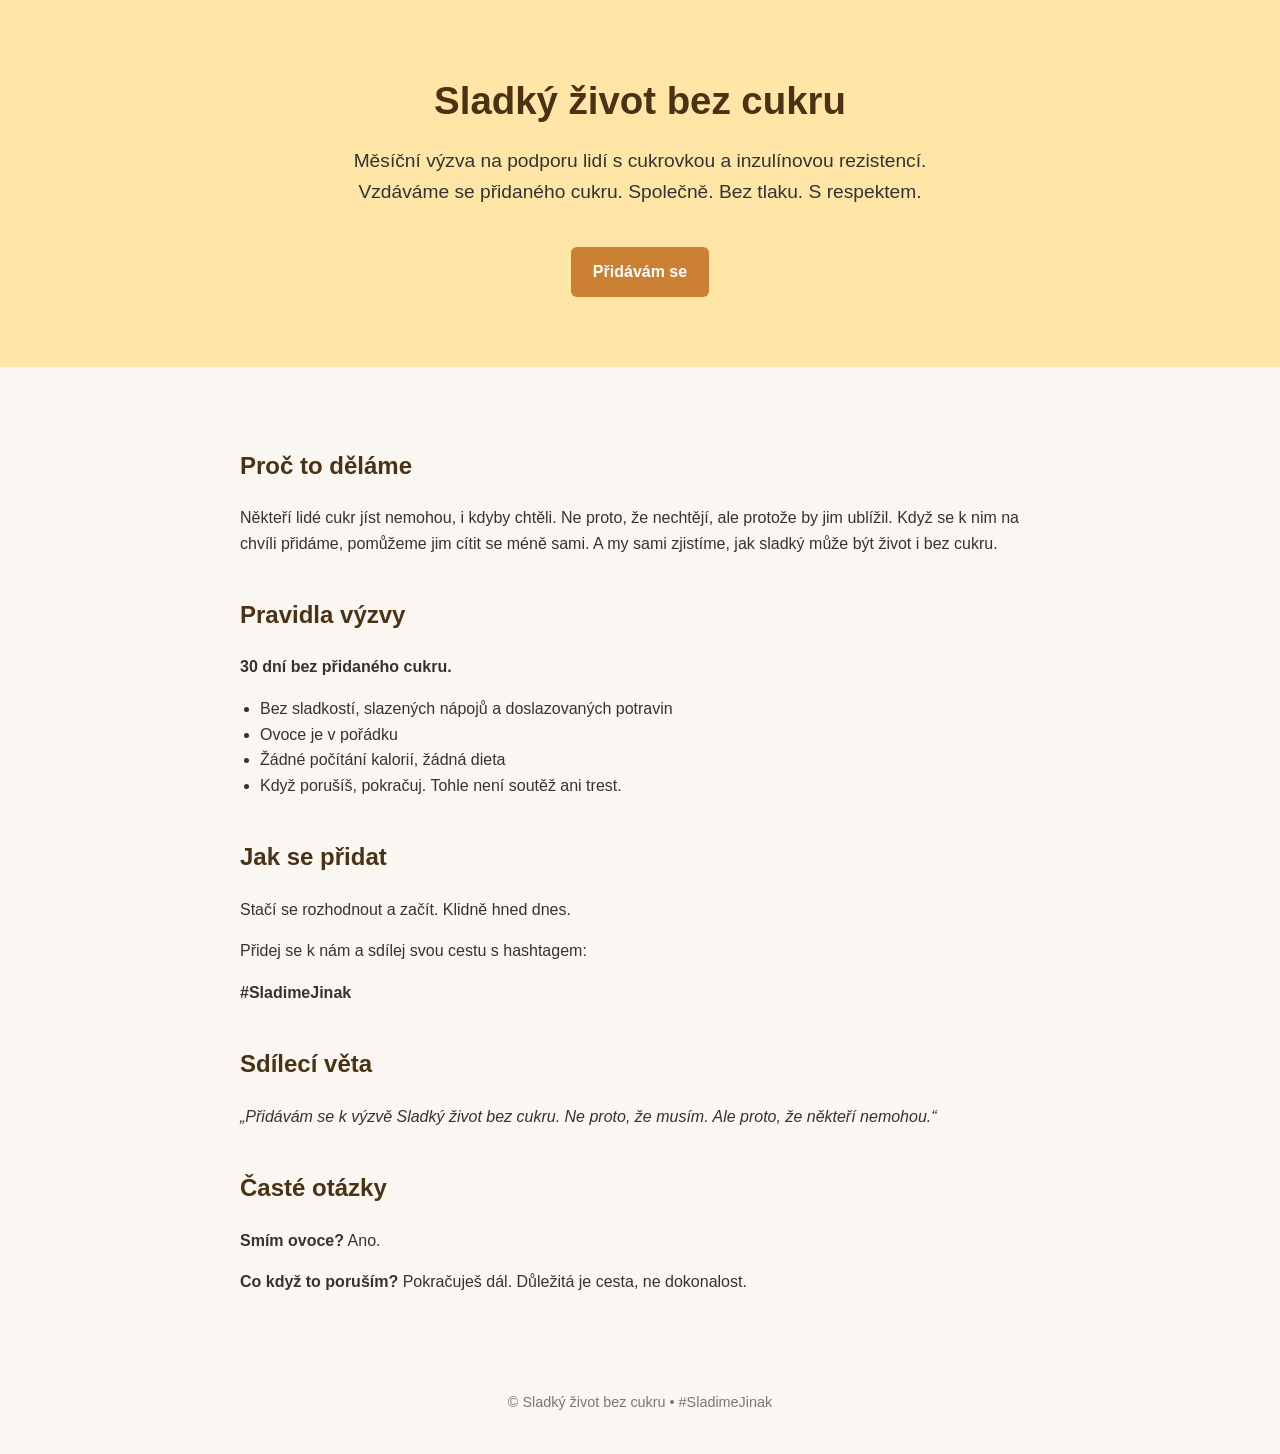
==== index.html @ 4b0e2ec4 "Add initial HTML structure for campaign site" ====
<!DOCTYPE html>
<html lang="cs">
<head>
<meta charset="UTF-8">
<meta name="viewport" content="width=device-width, initial-scale=1.0">
<title>Sladký život bez cukru</title>
<style>
    body {
        margin: 0;
        font-family: Arial, sans-serif;
        line-height: 1.6;
        background: #faf7f2;
        color: #333;
    }

    header {
        text-align: center;
        padding: 70px 20px;
        background: #ffe6a7;
    }

    header h1 {
        margin: 0;
        font-size: 2.4rem;
        color: #4a3214;
        font-weight: bold;
    }

    header p {
        margin-top: 15px;
        font-size: 1.2rem;
        max-width: 600px;
        margin-left: auto;
        margin-right: auto;
    }

    .btn {
        display: inline-block;
        margin-top: 20px;
        background: #cc8033;
        color: white;
        padding: 12px 22px;
        border-radius: 6px;
        text-decoration: none;
        font-weight: bold;
    }

    .container {
        max-width: 800px;
        margin: auto;
        padding: 40px 20px;
    }

    h2 {
        color: #4a3214;
        margin-top: 40px;
    }

    ul {
        padding-left: 20px;
    }

    footer {
        text-align: center;
        padding: 40px 20px;
        font-size: 0.9rem;
        color: #777;
    }
</style>
</head>
<body>

<header>
    <h1>Sladký život bez cukru</h1>
    <p>Měsíční výzva na podporu lidí s cukrovkou a inzulínovou rezistencí. 
    Vzdáváme se přidaného cukru. Společně. Bez tlaku. S respektem.</p>
    <a href="#jak-se-pridat" class="btn">Přidávám se</a>
</header>

<div class="container">
    <h2>Proč to děláme</h2>
    <p>Někteří lidé cukr jíst nemohou, i kdyby chtěli. Ne proto, že nechtějí, ale protože by jim ublížil. 
    Když se k nim na chvíli přidáme, pomůžeme jim cítit se méně sami. 
    A my sami zjistíme, jak sladký může být život i bez cukru.</p>

    <h2>Pravidla výzvy</h2>
    <p><strong>30 dní bez přidaného cukru.</strong></p>
    <ul>
        <li>Bez sladkostí, slazených nápojů a doslazovaných potravin</li>
        <li>Ovoce je v pořádku</li>
        <li>Žádné počítání kalorií, žádná dieta</li>
        <li>Když porušíš, pokračuj. Tohle není soutěž ani trest.</li>
    </ul>

    <h2 id="jak-se-pridat">Jak se přidat</h2>
    <p>Stačí se rozhodnout a začít. Klidně hned dnes.</p>
    <p>Přidej se k nám a sdílej svou cestu s hashtagem:</p>
    <p><strong>#SladimeJinak</strong></p>

    <h2>Sdílecí věta</h2>
    <p><em>„Přidávám se k výzvě Sladký život bez cukru. Ne proto, že musím. Ale proto, že někteří nemohou.“</em></p>

    <h2>Časté otázky</h2>
    <p><strong>Smím ovoce?</strong> Ano.</p>
    <p><strong>Co když to poruším?</strong> Pokračuješ dál. Důležitá je cesta, ne dokonalost.</p>
</div>

<footer>
    &copy; Sladký život bez cukru • #SladimeJinak
</footer>

</body>
</html>
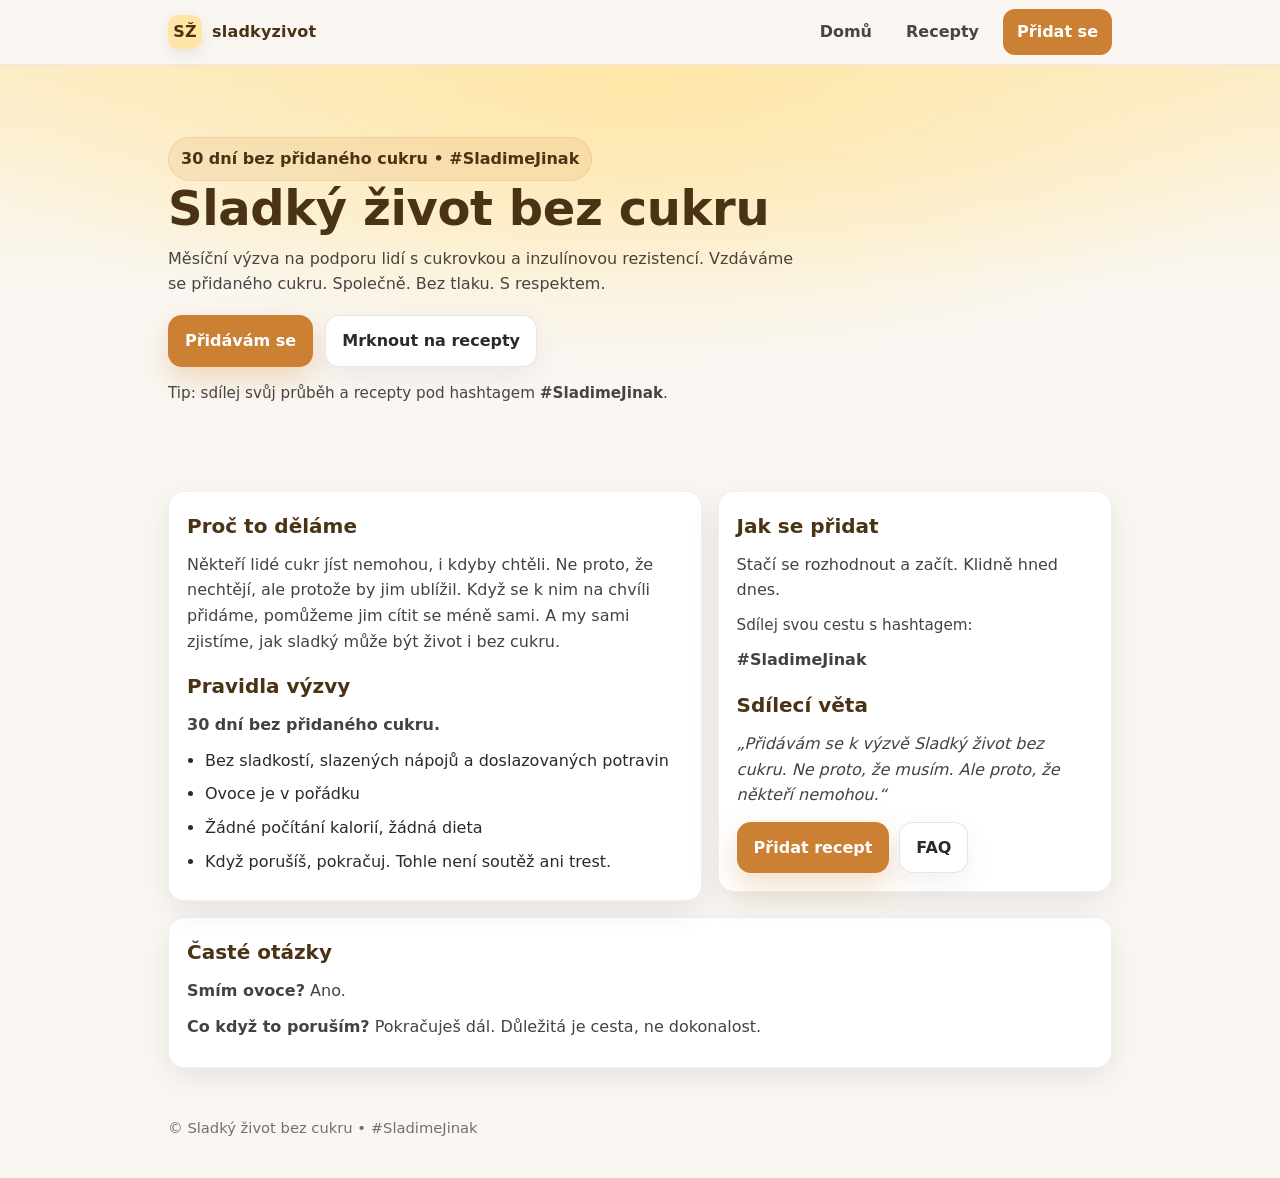
==== commit b3b478fb: "Kostra pro "Recepty" menu" ====
--- a/index.html
+++ b/index.html
@@ -1,113 +1,133 @@
 <!DOCTYPE html>
 <html lang="cs">
 <head>
-<meta charset="UTF-8">
-<meta name="viewport" content="width=device-width, initial-scale=1.0">
-<title>Sladký život bez cukru</title>
-<style>
-    body {
-        margin: 0;
-        font-family: Arial, sans-serif;
-        line-height: 1.6;
-        background: #faf7f2;
-        color: #333;
-    }
-
-    header {
-        text-align: center;
-        padding: 70px 20px;
-        background: #ffe6a7;
-    }
-
-    header h1 {
-        margin: 0;
-        font-size: 2.4rem;
-        color: #4a3214;
-        font-weight: bold;
-    }
-
-    header p {
-        margin-top: 15px;
-        font-size: 1.2rem;
-        max-width: 600px;
-        margin-left: auto;
-        margin-right: auto;
-    }
-
-    .btn {
-        display: inline-block;
-        margin-top: 20px;
-        background: #cc8033;
-        color: white;
-        padding: 12px 22px;
-        border-radius: 6px;
-        text-decoration: none;
-        font-weight: bold;
-    }
-
-    .container {
-        max-width: 800px;
-        margin: auto;
-        padding: 40px 20px;
-    }
-
-    h2 {
-        color: #4a3214;
-        margin-top: 40px;
-    }
-
-    ul {
-        padding-left: 20px;
-    }
-
-    footer {
-        text-align: center;
-        padding: 40px 20px;
-        font-size: 0.9rem;
-        color: #777;
-    }
-</style>
+  <meta charset="UTF-8" />
+  <meta name="viewport" content="width=device-width, initial-scale=1.0" />
+  <title>Sladký život bez cukru</title>
+  <meta name="description" content="Měsíční výzva bez přidaného cukru na podporu lidí s cukrovkou a inzulínovou rezistencí. #SladimeJinak" />
+  <link rel="stylesheet" href="styles.css" />
 </head>
 <body>
 
-<header>
-    <h1>Sladký život bez cukru</h1>
-    <p>Měsíční výzva na podporu lidí s cukrovkou a inzulínovou rezistencí. 
-    Vzdáváme se přidaného cukru. Společně. Bez tlaku. S respektem.</p>
-    <a href="#jak-se-pridat" class="btn">Přidávám se</a>
+<header class="site-header">
+  <div class="container">
+    <nav class="nav" aria-label="Hlavní navigace">
+      <a class="brand" href="index.html" aria-label="Sladký život bez cukru">
+        <div class="brand-badge" aria-hidden="true"><span>SŽ</span></div>
+        <span>sladkyzivot</span>
+      </a>
+
+      <div class="nav-links" role="navigation" aria-label="Odkazy">
+        <a href="index.html">Domů</a>
+        <a href="recepty.html">Recepty</a>
+        <a href="#jak-se-pridat" class="nav-cta">Přidat se</a>
+      </div>
+
+      <button class="menu-btn" id="menuBtn" aria-expanded="false" aria-controls="mobilePanel" aria-label="Otevřít menu">
+        ☰
+      </button>
+    </nav>
+
+    <div class="mobile-panel" id="mobilePanel">
+      <a href="index.html">Domů</a>
+      <a href="recepty.html">Recepty</a>
+      <a href="#jak-se-pridat" class="nav-cta">Přidat se</a>
+    </div>
+  </div>
 </header>
 
-<div class="container">
-    <h2>Proč to děláme</h2>
-    <p>Někteří lidé cukr jíst nemohou, i kdyby chtěli. Ne proto, že nechtějí, ale protože by jim ublížil. 
-    Když se k nim na chvíli přidáme, pomůžeme jim cítit se méně sami. 
-    A my sami zjistíme, jak sladký může být život i bez cukru.</p>
+<main>
+  <section class="hero">
+    <div class="container">
+      <div class="hero-card">
+        <div class="pill">30 dní bez přidaného cukru • #SladimeJinak</div>
+        <h1>Sladký život bez cukru</h1>
+        <p>
+          Měsíční výzva na podporu lidí s cukrovkou a inzulínovou rezistencí.
+          Vzdáváme se přidaného cukru. Společně. Bez tlaku. S respektem.
+        </p>
+        <div class="actions">
+          <a class="btn btn-primary" href="#jak-se-pridat">Přidávám se</a>
+          <a class="btn" href="recepty.html">Mrknout na recepty</a>
+        </div>
+        <p class="small" style="margin-top:14px;">
+          Tip: sdílej svůj průběh a recepty pod hashtagem <strong>#SladimeJinak</strong>.
+        </p>
+      </div>
+    </div>
+  </section>
 
-    <h2>Pravidla výzvy</h2>
-    <p><strong>30 dní bez přidaného cukru.</strong></p>
-    <ul>
-        <li>Bez sladkostí, slazených nápojů a doslazovaných potravin</li>
-        <li>Ovoce je v pořádku</li>
-        <li>Žádné počítání kalorií, žádná dieta</li>
-        <li>Když porušíš, pokračuj. Tohle není soutěž ani trest.</li>
-    </ul>
+  <section class="section">
+    <div class="container">
+      <div class="grid">
+        <div class="card">
+          <h2>Proč to děláme</h2>
+          <p>
+            Někteří lidé cukr jíst nemohou, i kdyby chtěli. Ne proto, že nechtějí,
+            ale protože by jim ublížil. Když se k nim na chvíli přidáme,
+            pomůžeme jim cítit se méně sami. A my sami zjistíme,
+            jak sladký může být život i bez cukru.
+          </p>
 
-    <h2 id="jak-se-pridat">Jak se přidat</h2>
-    <p>Stačí se rozhodnout a začít. Klidně hned dnes.</p>
-    <p>Přidej se k nám a sdílej svou cestu s hashtagem:</p>
-    <p><strong>#SladimeJinak</strong></p>
+          <h2 style="margin-top:16px;">Pravidla výzvy</h2>
+          <p><strong>30 dní bez přidaného cukru.</strong></p>
+          <ul class="list">
+            <li>Bez sladkostí, slazených nápojů a doslazovaných potravin</li>
+            <li>Ovoce je v pořádku</li>
+            <li>Žádné počítání kalorií, žádná dieta</li>
+            <li>Když porušíš, pokračuj. Tohle není soutěž ani trest.</li>
+          </ul>
+        </div>
 
-    <h2>Sdílecí věta</h2>
-    <p><em>„Přidávám se k výzvě Sladký život bez cukru. Ne proto, že musím. Ale proto, že někteří nemohou.“</em></p>
+        <aside class="card" id="jak-se-pridat">
+          <h2>Jak se přidat</h2>
+          <p>Stačí se rozhodnout a začít. Klidně hned dnes.</p>
 
-    <h2>Časté otázky</h2>
-    <p><strong>Smím ovoce?</strong> Ano.</p>
-    <p><strong>Co když to poruším?</strong> Pokračuješ dál. Důležitá je cesta, ne dokonalost.</p>
-</div>
+          <p class="small" style="margin-top:10px;">Sdílej svou cestu s hashtagem:</p>
+          <p style="margin:0;"><strong>#SladimeJinak</strong></p>
 
-<footer>
+          <h2 style="margin-top:16px;">Sdílecí věta</h2>
+          <p><em>„Přidávám se k výzvě Sladký život bez cukru. Ne proto, že musím. Ale proto, že někteří nemohou.“</em></p>
+
+          <div style="margin-top:14px; display:flex; gap:10px; flex-wrap:wrap;">
+            <a class="btn btn-primary" href="recepty.html">Přidat recept</a>
+            <a class="btn" href="#faq">FAQ</a>
+          </div>
+        </aside>
+      </div>
+
+      <div class="card" id="faq" style="margin-top:16px;">
+        <h2>Časté otázky</h2>
+        <p><strong>Smím ovoce?</strong> Ano.</p>
+        <p><strong>Co když to poruším?</strong> Pokračuješ dál. Důležitá je cesta, ne dokonalost.</p>
+      </div>
+    </div>
+  </section>
+</main>
+
+<footer class="footer">
+  <div class="container">
     &copy; Sladký život bez cukru • #SladimeJinak
+  </div>
 </footer>
+
+<script>
+  const btn = document.getElementById('menuBtn');
+  const panel = document.getElementById('mobilePanel');
+
+  btn.addEventListener('click', () => {
+    const open = panel.classList.toggle('open');
+    btn.setAttribute('aria-expanded', open ? 'true' : 'false');
+  });
+
+  // zavřít menu po kliknutí na odkaz (na mobilu)
+  panel.addEventListener('click', (e) => {
+    if (e.target.tagName.toLowerCase() === 'a') {
+      panel.classList.remove('open');
+      btn.setAttribute('aria-expanded', 'false');
+    }
+  });
+</script>
 
 </body>
 </html>
--- a/styles.css
+++ b/styles.css
@@ -0,0 +1,273 @@
+:root{
+    --bg: #faf7f2;
+    --card: #ffffff;
+    --text: #2a2a2a;
+    --muted: #6b6b6b;
+    --brand: #cc8033;
+    --brand-dark: #4a3214;
+    --accent: #ffe6a7;
+  
+    --radius: 16px;
+    --shadow: 0 10px 30px rgba(0,0,0,.08);
+    --max: 980px;
+  }
+  
+  *{ box-sizing: border-box; }
+  html{ scroll-behavior: smooth; }
+  body{
+    margin: 0;
+    font-family: system-ui, -apple-system, Segoe UI, Roboto, Arial, sans-serif;
+    line-height: 1.6;
+    background: var(--bg);
+    color: var(--text);
+  }
+  
+  a{ color: inherit; }
+  
+  .container{
+    width: 100%;
+    max-width: var(--max);
+    margin: 0 auto;
+    padding: 0 18px;
+  }
+  
+  /* NAV */
+  .site-header{
+    position: sticky;
+    top: 0;
+    z-index: 50;
+    background: rgba(250,247,242,.9);
+    backdrop-filter: blur(10px);
+    border-bottom: 1px solid rgba(0,0,0,.06);
+  }
+  
+  .nav{
+    height: 64px;
+    display: flex;
+    align-items: center;
+    justify-content: space-between;
+    gap: 14px;
+  }
+  
+  .brand{
+    display: flex;
+    align-items: center;
+    gap: 10px;
+    text-decoration: none;
+    font-weight: 800;
+    letter-spacing: .2px;
+    color: var(--brand-dark);
+  }
+  
+  .brand-badge{
+    width: 34px;
+    height: 34px;
+    border-radius: 10px;
+    background: var(--accent);
+    display: grid;
+    place-items: center;
+    box-shadow: 0 6px 18px rgba(0,0,0,.08);
+  }
+  .brand-badge span{
+    font-weight: 900;
+    color: var(--brand-dark);
+  }
+  
+  .nav-links{
+    display: flex;
+    align-items: center;
+    gap: 14px;
+  }
+  
+  .nav-links a{
+    text-decoration: none;
+    font-weight: 600;
+    color: rgba(0,0,0,.72);
+    padding: 10px 10px;
+    border-radius: 12px;
+  }
+  .nav-links a:hover{
+    background: rgba(0,0,0,.05);
+  }
+  
+  .nav-cta{
+    background: var(--brand);
+    color: #fff !important;
+    padding: 10px 14px !important;
+  }
+  .nav-cta:hover{ filter: brightness(.95); }
+  
+  /* Hamburger */
+  .menu-btn{
+    display: none;
+    border: 1px solid rgba(0,0,0,.12);
+    background: #fff;
+    border-radius: 12px;
+    padding: 10px 12px;
+    cursor: pointer;
+  }
+  .menu-btn:focus{ outline: 2px solid rgba(204,128,51,.35); outline-offset: 2px; }
+  
+  .mobile-panel{
+    display: none;
+    padding: 10px 0 16px;
+  }
+  .mobile-panel a{
+    display: block;
+    text-decoration: none;
+    padding: 12px 12px;
+    border-radius: 12px;
+    font-weight: 650;
+    color: rgba(0,0,0,.78);
+  }
+  .mobile-panel a:hover{ background: rgba(0,0,0,.05); }
+  .mobile-panel .nav-cta{
+    display: inline-block;
+    margin-top: 6px;
+  }
+  
+  /* HERO */
+  .hero{
+    background: radial-gradient(1200px 500px at 50% 0%, var(--accent), transparent 60%),
+                linear-gradient(180deg, rgba(255,230,167,.55), transparent 55%);
+    padding: 54px 0 28px;
+  }
+  
+  .hero-card{
+    background: transparent;
+    padding: 18px 0;
+  }
+  
+  .hero h1{
+    margin: 0 0 10px;
+    font-size: clamp(2rem, 4vw, 3rem);
+    line-height: 1.15;
+    color: var(--brand-dark);
+    letter-spacing: -.4px;
+  }
+  
+  .hero p{
+    margin: 0 0 18px;
+    color: rgba(0,0,0,.72);
+    max-width: 62ch;
+  }
+  
+  .actions{
+    display: flex;
+    flex-wrap: wrap;
+    gap: 12px;
+    align-items: center;
+  }
+  
+  .btn{
+    display: inline-flex;
+    align-items: center;
+    justify-content: center;
+    gap: 10px;
+    padding: 12px 16px;
+    border-radius: 14px;
+    text-decoration: none;
+    font-weight: 750;
+    border: 1px solid rgba(0,0,0,.10);
+    background: #fff;
+    box-shadow: 0 10px 30px rgba(0,0,0,.06);
+  }
+  .btn-primary{
+    background: var(--brand);
+    border-color: transparent;
+    color: #fff;
+    box-shadow: 0 12px 30px rgba(204,128,51,.28);
+  }
+  .btn-primary:hover{ filter: brightness(.96); }
+  .btn:hover{ transform: translateY(-1px); }
+  
+  /* CONTENT */
+  .section{
+    padding: 22px 0;
+  }
+  
+  .grid{
+    display: grid;
+    gap: 16px;
+    grid-template-columns: 1.15fr .85fr;
+    align-items: start;
+  }
+  
+  .card{
+    background: var(--card);
+    border-radius: var(--radius);
+    box-shadow: var(--shadow);
+    padding: 18px 18px;
+    border: 1px solid rgba(0,0,0,.06);
+  }
+  
+  .card h2{
+    margin: 0 0 10px;
+    font-size: 1.25rem;
+    color: var(--brand-dark);
+  }
+  .card p{ margin: 0 0 10px; color: rgba(0,0,0,.74); }
+  
+  .list{
+    margin: 0;
+    padding-left: 18px;
+  }
+  .list li{ margin: 8px 0; }
+  
+  .pill{
+    display: inline-flex;
+    align-items: center;
+    gap: 8px;
+    padding: 8px 12px;
+    border-radius: 999px;
+    background: rgba(204,128,51,.12);
+    color: var(--brand-dark);
+    font-weight: 750;
+    border: 1px solid rgba(204,128,51,.18);
+  }
+  
+  .small{ color: var(--muted); font-size: .95rem; }
+  
+  .footer{
+    padding: 26px 0 38px;
+    color: rgba(0,0,0,.55);
+    font-size: .92rem;
+  }
+  
+  /* Recepty */
+  .cards{
+    display: grid;
+    grid-template-columns: repeat(3, 1fr);
+    gap: 16px;
+  }
+  .recipe{
+    display: flex;
+    flex-direction: column;
+    gap: 10px;
+  }
+  .recipe .meta{
+    display: flex;
+    gap: 8px;
+    flex-wrap: wrap;
+  }
+  .tag{
+    font-size: .85rem;
+    padding: 6px 10px;
+    border-radius: 999px;
+    background: rgba(0,0,0,.05);
+    color: rgba(0,0,0,.70);
+    border: 1px solid rgba(0,0,0,.06);
+  }
+  
+  /* Responsive */
+  @media (max-width: 860px){
+    .grid{ grid-template-columns: 1fr; }
+    .cards{ grid-template-columns: 1fr; }
+  }
+  
+  @media (max-width: 720px){
+    .nav-links{ display: none; }
+    .menu-btn{ display: inline-flex; }
+    .mobile-panel.open{ display: block; }
+  }
+  
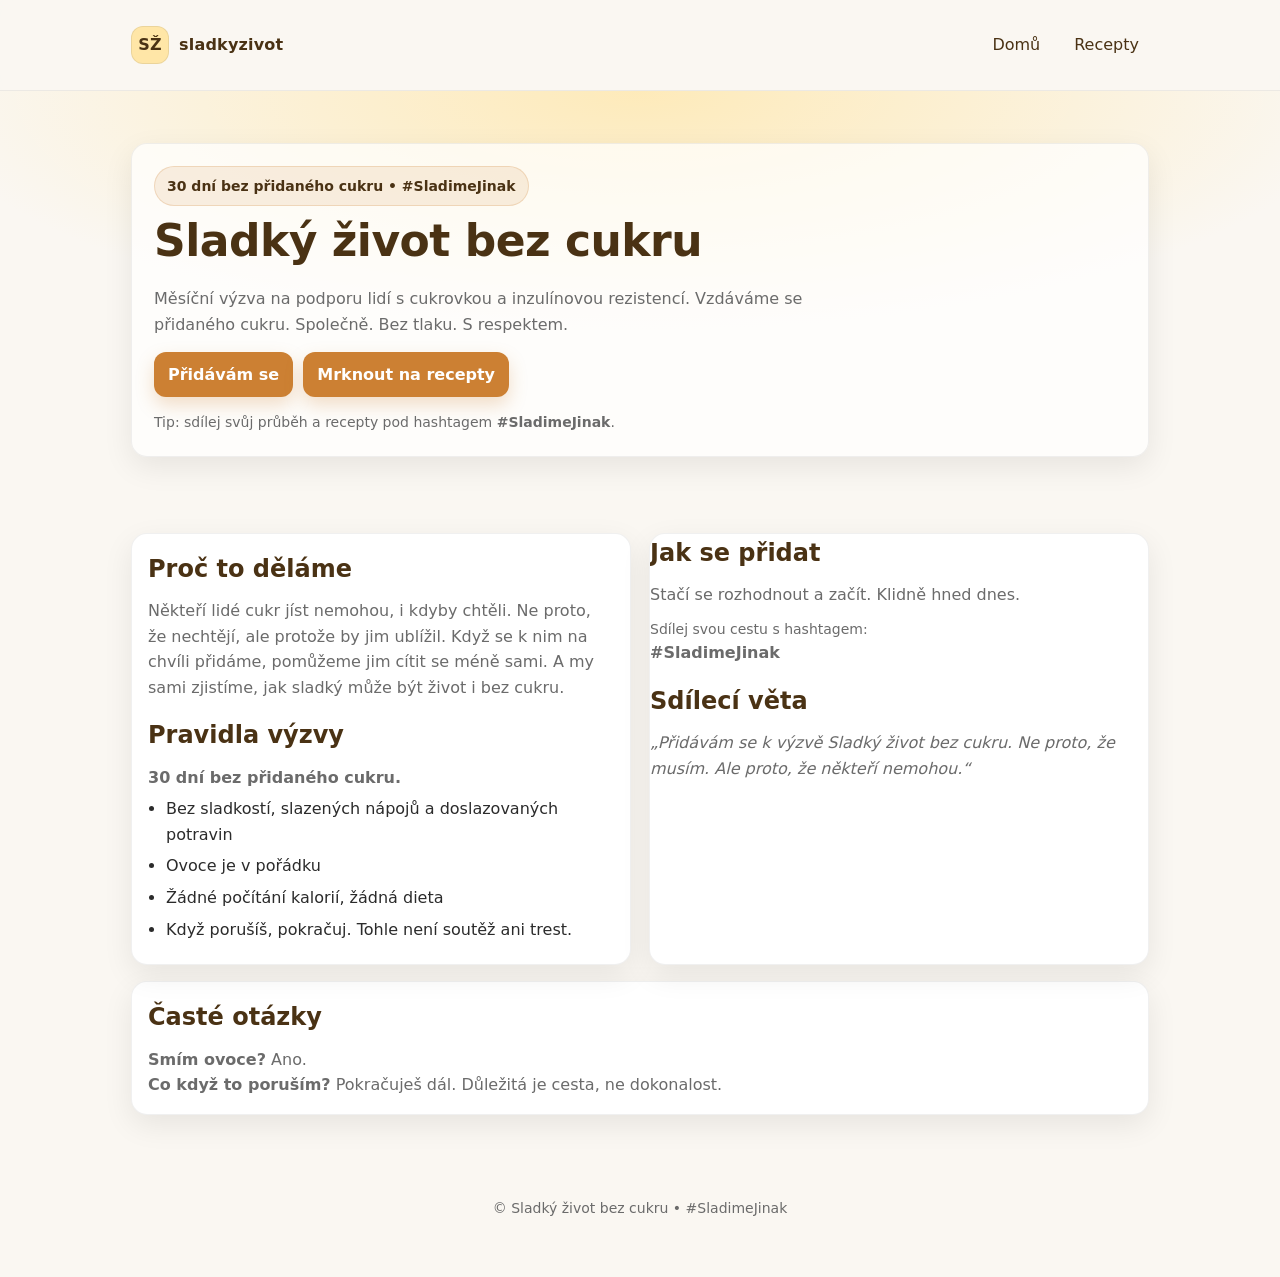
==== commit 158e9370: "Dva nove recepty  - bananove livance  - malinovo jogurtove poharky" ====
--- a/index.html
+++ b/index.html
@@ -1,116 +1,99 @@
 <!DOCTYPE html>
+
 <html lang="cs">
 <head>
-  <meta charset="UTF-8" />
-  <meta name="viewport" content="width=device-width, initial-scale=1.0" />
-  <title>Sladký život bez cukru</title>
-  <meta name="description" content="Měsíční výzva bez přidaného cukru na podporu lidí s cukrovkou a inzulínovou rezistencí. #SladimeJinak" />
-  <link rel="stylesheet" href="styles.css" />
+<meta charset="utf-8"/>
+<meta content="width=device-width, initial-scale=1.0" name="viewport"/>
+<title>Sladký život bez cukru</title>
+<meta content="Měsíční výzva bez přidaného cukru na podporu lidí s cukrovkou a inzulínovou rezistencí. #SladimeJinak" name="description"/>
+<link href="assets/css/styles.css" rel="stylesheet"/>
 </head>
 <body>
-
 <header class="site-header">
-  <div class="container">
-    <nav class="nav" aria-label="Hlavní navigace">
-      <a class="brand" href="index.html" aria-label="Sladký život bez cukru">
-        <div class="brand-badge" aria-hidden="true"><span>SŽ</span></div>
-        <span>sladkyzivot</span>
-      </a>
-
-      <div class="nav-links" role="navigation" aria-label="Odkazy">
-        <a href="index.html">Domů</a>
-        <a href="recepty.html">Recepty</a>
-        <a href="#jak-se-pridat" class="nav-cta">Přidat se</a>
-      </div>
-
-      <button class="menu-btn" id="menuBtn" aria-expanded="false" aria-controls="mobilePanel" aria-label="Otevřít menu">
+<div class="container">
+<nav aria-label="Hlavní navigace" class="nav">
+<a aria-label="Sladký život bez cukru" class="brand" href="index.html">
+<div aria-hidden="true" class="brand-badge"><span>SŽ</span></div>
+<span>sladkyzivot</span>
+</a>
+<div aria-label="Odkazy" class="nav-links" role="navigation">
+<a href="index.html">Domů</a>
+<a href="recepty.html">Recepty</a>
+</div>
+<button aria-controls="mobilePanel" aria-expanded="false" aria-label="Otevřít menu" class="menu-btn" id="menuBtn">
         ☰
       </button>
-    </nav>
-
-    <div class="mobile-panel" id="mobilePanel">
-      <a href="index.html">Domů</a>
-      <a href="recepty.html">Recepty</a>
-      <a href="#jak-se-pridat" class="nav-cta">Přidat se</a>
-    </div>
-  </div>
+</nav>
+<div class="mobile-panel" id="mobilePanel">
+<a href="index.html">Domů</a>
+<a href="recepty.html">Recepty</a>
+</div>
+</div>
 </header>
-
 <main>
-  <section class="hero">
-    <div class="container">
-      <div class="hero-card">
-        <div class="pill">30 dní bez přidaného cukru • #SladimeJinak</div>
-        <h1>Sladký život bez cukru</h1>
-        <p>
+<section class="hero">
+<div class="container">
+<div class="hero-card">
+<div class="pill">30 dní bez přidaného cukru • #SladimeJinak</div>
+<h1>Sladký život bez cukru</h1>
+<p>
           Měsíční výzva na podporu lidí s cukrovkou a inzulínovou rezistencí.
           Vzdáváme se přidaného cukru. Společně. Bez tlaku. S respektem.
         </p>
-        <div class="actions">
-          <a class="btn btn-primary" href="#jak-se-pridat">Přidávám se</a>
-          <a class="btn" href="recepty.html">Mrknout na recepty</a>
-        </div>
-        <p class="small" style="margin-top:14px;">
+<div class="actions">
+<a class="btn btn-primary" href="#jak-se-pridat">Přidávám se</a>
+<a class="btn" href="recepty.html">Mrknout na recepty</a>
+</div>
+<p class="small" style="margin-top:14px;">
           Tip: sdílej svůj průběh a recepty pod hashtagem <strong>#SladimeJinak</strong>.
         </p>
-      </div>
-    </div>
-  </section>
-
-  <section class="section">
-    <div class="container">
-      <div class="grid">
-        <div class="card">
-          <h2>Proč to děláme</h2>
-          <p>
+</div>
+</div>
+</section>
+<section class="section">
+<div class="container">
+<div class="grid cols-2">
+<div class="card"><div class="card-body">
+<h2>Proč to děláme</h2>
+<p>
             Někteří lidé cukr jíst nemohou, i kdyby chtěli. Ne proto, že nechtějí,
             ale protože by jim ublížil. Když se k nim na chvíli přidáme,
             pomůžeme jim cítit se méně sami. A my sami zjistíme,
             jak sladký může být život i bez cukru.
           </p>
-
-          <h2 style="margin-top:16px;">Pravidla výzvy</h2>
-          <p><strong>30 dní bez přidaného cukru.</strong></p>
-          <ul class="list">
-            <li>Bez sladkostí, slazených nápojů a doslazovaných potravin</li>
-            <li>Ovoce je v pořádku</li>
-            <li>Žádné počítání kalorií, žádná dieta</li>
-            <li>Když porušíš, pokračuj. Tohle není soutěž ani trest.</li>
-          </ul>
-        </div>
-
-        <aside class="card" id="jak-se-pridat">
-          <h2>Jak se přidat</h2>
-          <p>Stačí se rozhodnout a začít. Klidně hned dnes.</p>
-
-          <p class="small" style="margin-top:10px;">Sdílej svou cestu s hashtagem:</p>
-          <p style="margin:0;"><strong>#SladimeJinak</strong></p>
-
-          <h2 style="margin-top:16px;">Sdílecí věta</h2>
-          <p><em>„Přidávám se k výzvě Sladký život bez cukru. Ne proto, že musím. Ale proto, že někteří nemohou.“</em></p>
-
-          <div style="margin-top:14px; display:flex; gap:10px; flex-wrap:wrap;">
-            <a class="btn btn-primary" href="recepty.html">Přidat recept</a>
-            <a class="btn" href="#faq">FAQ</a>
-          </div>
-        </aside>
-      </div>
-
-      <div class="card" id="faq" style="margin-top:16px;">
-        <h2>Časté otázky</h2>
-        <p><strong>Smím ovoce?</strong> Ano.</p>
-        <p><strong>Co když to poruším?</strong> Pokračuješ dál. Důležitá je cesta, ne dokonalost.</p>
-      </div>
-    </div>
-  </section>
+<h2 style="margin-top:16px;">Pravidla výzvy</h2>
+<p><strong>30 dní bez přidaného cukru.</strong></p>
+<ul class="list">
+<li>Bez sladkostí, slazených nápojů a doslazovaných potravin</li>
+<li>Ovoce je v pořádku</li>
+<li>Žádné počítání kalorií, žádná dieta</li>
+<li>Když porušíš, pokračuj. Tohle není soutěž ani trest.</li>
+</ul>
+</div></div>
+<aside class="card" id="jak-se-pridat">
+<h2>Jak se přidat</h2>
+<p>Stačí se rozhodnout a začít. Klidně hned dnes.</p>
+<p class="small" style="margin-top:10px;">Sdílej svou cestu s hashtagem:</p>
+<p style="margin:0;"><strong>#SladimeJinak</strong></p>
+<h2 style="margin-top:16px;">Sdílecí věta</h2>
+<p><em>„Přidávám se k výzvě Sladký život bez cukru. Ne proto, že musím. Ale proto, že někteří nemohou.“</em></p>
+<div style="margin-top:14px; display:flex; gap:10px; flex-wrap:wrap;">
+</div>
+</aside>
+</div>
+<div class="card" id="faq" style="margin-top:16px;"><div class="card-body">
+<h2>Časté otázky</h2>
+<p><strong>Smím ovoce?</strong> Ano.</p>
+<p><strong>Co když to poruším?</strong> Pokračuješ dál. Důležitá je cesta, ne dokonalost.</p>
+</div></div>
+</div>
+</section>
 </main>
-
 <footer class="footer">
-  <div class="container">
-    &copy; Sladký život bez cukru • #SladimeJinak
+<div class="container">
+    © Sladký život bez cukru • #SladimeJinak
   </div>
 </footer>
-
 <script>
   const btn = document.getElementById('menuBtn');
   const panel = document.getElementById('mobilePanel');
@@ -128,6 +111,5 @@
     }
   });
 </script>
-
 </body>
-</html>
+</html>
--- a/assets/css/styles.css
+++ b/assets/css/styles.css
@@ -0,0 +1,195 @@
+:root{
+  --bg:#faf7f2;
+  --paper:#ffffff;
+  --ink:#2b2b2b;
+  --muted:#6b6b6b;
+  --brand:#4a3214;
+  --accent:#cc8033;
+  --accent-2:#ffe6a7;
+  --radius:16px;
+  --shadow: 0 10px 30px rgba(0,0,0,.08);
+}
+*{box-sizing:border-box}
+body{
+  margin:0;
+  font-family: system-ui, -apple-system, Segoe UI, Roboto, Arial, sans-serif;
+  line-height:1.6;
+  background:var(--bg);
+  color:var(--ink);
+}
+.container{max-width:1050px;margin:0 auto;padding:24px 16px}
+
+/* Header / nav */
+.site-header{
+  position:sticky;top:0;z-index:10;
+  backdrop-filter:saturate(140%) blur(10px);
+  background: rgba(250,247,242,.85);
+  border-bottom:1px solid rgba(0,0,0,.06);
+}
+.nav{
+  display:flex;align-items:center;justify-content:space-between;gap:14px;
+}
+.brand{
+  display:flex;align-items:center;gap:10px;
+  text-decoration:none;color:var(--brand);
+  font-weight:800;letter-spacing:.2px;
+}
+.brand-badge{
+  width:38px;height:38px;border-radius:12px;
+  display:grid;place-items:center;
+  background:var(--accent-2);
+  border:1px solid rgba(0,0,0,.08);
+  font-weight:900;
+}
+.nav a{color:var(--brand);text-decoration:none}
+.nav-links{display:flex;align-items:center;gap:14px}
+.nav-links a{padding:8px 10px;border-radius:10px}
+.nav-links a[aria-current="page"],
+.nav-links a:hover{background:rgba(204,128,51,.12)}
+
+.btn{
+  display:inline-flex;align-items:center;justify-content:center;
+  background:var(--accent);
+  color:white;text-decoration:none;
+  padding:10px 14px;border-radius:12px;
+  font-weight:700;
+  box-shadow: 0 8px 18px rgba(204,128,51,.25);
+}
+.btn:hover{filter:brightness(.98)}
+.btn.secondary{background:transparent;color:var(--brand);border:1px solid rgba(0,0,0,.12);box-shadow:none}
+
+/* Hero */
+.hero{
+  background: radial-gradient(1200px 400px at 50% 0%, rgba(255,230,167,.75), transparent 60%);
+  padding:28px 0 10px;
+}
+.hero-card{
+  background:rgba(255,255,255,.7);
+  border:1px solid rgba(0,0,0,.06);
+  border-radius:var(--radius);
+  box-shadow: var(--shadow);
+  padding:22px;
+}
+.hero h1{margin:0;color:var(--brand);font-size:clamp(28px,4vw,44px);letter-spacing:-.5px}
+.hero p{margin:10px 0 0;color:var(--muted);max-width:70ch}
+
+/* Cards */
+.grid{display:grid;gap:18px}
+@media (min-width: 860px){.grid.cols-2{grid-template-columns:1fr 1fr}}
+.card{
+  background:var(--paper);
+  border:1px solid rgba(0,0,0,.06);
+  border-radius:var(--radius);
+  box-shadow: var(--shadow);
+  overflow:hidden;
+}
+.card-body{padding:16px}
+.card h2,.card h3{margin:0 0 8px;color:var(--brand)}
+.card p{margin:0;color:var(--muted)}
+.card img{width:100%;height:240px;object-fit:cover;display:block}
+@media (min-width: 860px){.card img{height:280px}}
+
+.badges{display:flex;flex-wrap:wrap;gap:8px;margin-top:12px}
+.badge{
+  font-size:13px;line-height:1;
+  padding:8px 10px;border-radius:999px;
+  background:rgba(0,0,0,.04);
+  border:1px solid rgba(0,0,0,.06);
+  color:var(--brand);
+}
+
+.meta{display:flex;flex-wrap:wrap;gap:10px;margin-top:10px;color:var(--muted);font-size:14px}
+.meta span{display:inline-flex;gap:6px;align-items:center}
+
+/* Recipe page */
+.recipe-header{display:flex;flex-direction:column;gap:14px}
+.recipe-header img{width:100%;border-radius:var(--radius);border:1px solid rgba(0,0,0,.06);box-shadow:var(--shadow)}
+@media (min-width: 900px){
+  .recipe-header{flex-direction:row;align-items:stretch}
+  .recipe-header .recipe-cover{flex:1.2}
+  .recipe-header .recipe-intro{flex:1}
+  .recipe-header img{height:100%;object-fit:cover}
+}
+.section{margin-top:18px}
+.section h2{margin:0 0 10px;color:var(--brand)}
+.list{padding-left:18px;margin:0;color:var(--ink)}
+.list li{margin:6px 0}
+.note{background:rgba(204,128,51,.10);border:1px solid rgba(204,128,51,.25);padding:12px 14px;border-radius:14px;color:var(--brand)}
+
+footer{padding:34px 16px;text-align:center;color:var(--muted);font-size:14px}
+
+/* Mobile nav fallback (simple) */
+@media (max-width: 520px){
+  .nav-links{gap:6px}
+  .btn{padding:10px 12px}
+}
+
+/* --- Additions to support current HTML --- */
+
+/* Small helpers */
+.pill{
+  display:inline-flex;
+  align-items:center;
+  gap:8px;
+  padding:8px 12px;
+  border-radius:999px;
+  background:rgba(204,128,51,.12);
+  border:1px solid rgba(204,128,51,.22);
+  color:var(--brand);
+  font-weight:700;
+  font-size:14px;
+  width:fit-content;
+}
+.small{font-size:14px;color:var(--muted)}
+.actions{display:flex;gap:10px;flex-wrap:wrap;margin-top:14px}
+
+/* Button variants used in HTML */
+.btn-primary{ /* keep compatibility */
+  background:var(--accent);
+  color:#fff;
+  box-shadow: 0 8px 18px rgba(204,128,51,.25);
+}
+.btn-primary:hover{filter:brightness(.98)}
+
+/* Mobile menu button + panel */
+.menu-btn{
+  appearance:none;
+  border:1px solid rgba(0,0,0,.12);
+  background:rgba(255,255,255,.7);
+  border-radius:12px;
+  padding:10px 12px;
+  font-size:18px;
+  line-height:1;
+  color:var(--brand);
+  cursor:pointer;
+  display:none; /* shown on mobile */
+}
+.menu-btn:hover{background:rgba(204,128,51,.10)}
+
+.mobile-panel{
+  display:none;
+  margin-top:10px;
+  padding:10px;
+  border:1px solid rgba(0,0,0,.06);
+  border-radius:14px;
+  background:rgba(255,255,255,.75);
+  box-shadow: var(--shadow);
+}
+.mobile-panel a{
+  display:block;
+  padding:10px 12px;
+  border-radius:12px;
+  color:var(--brand);
+  text-decoration:none;
+}
+.mobile-panel a:hover{background:rgba(204,128,51,.12)}
+.mobile-panel.open{display:block}
+
+/* Responsive nav: collapse links into hamburger */
+@media (max-width: 700px){
+  .nav-links{display:none}
+  .menu-btn{display:inline-flex}
+}
+
+/* Footer class used in index.html */
+.footer{padding:34px 16px;text-align:center;color:var(--muted);font-size:14px}
